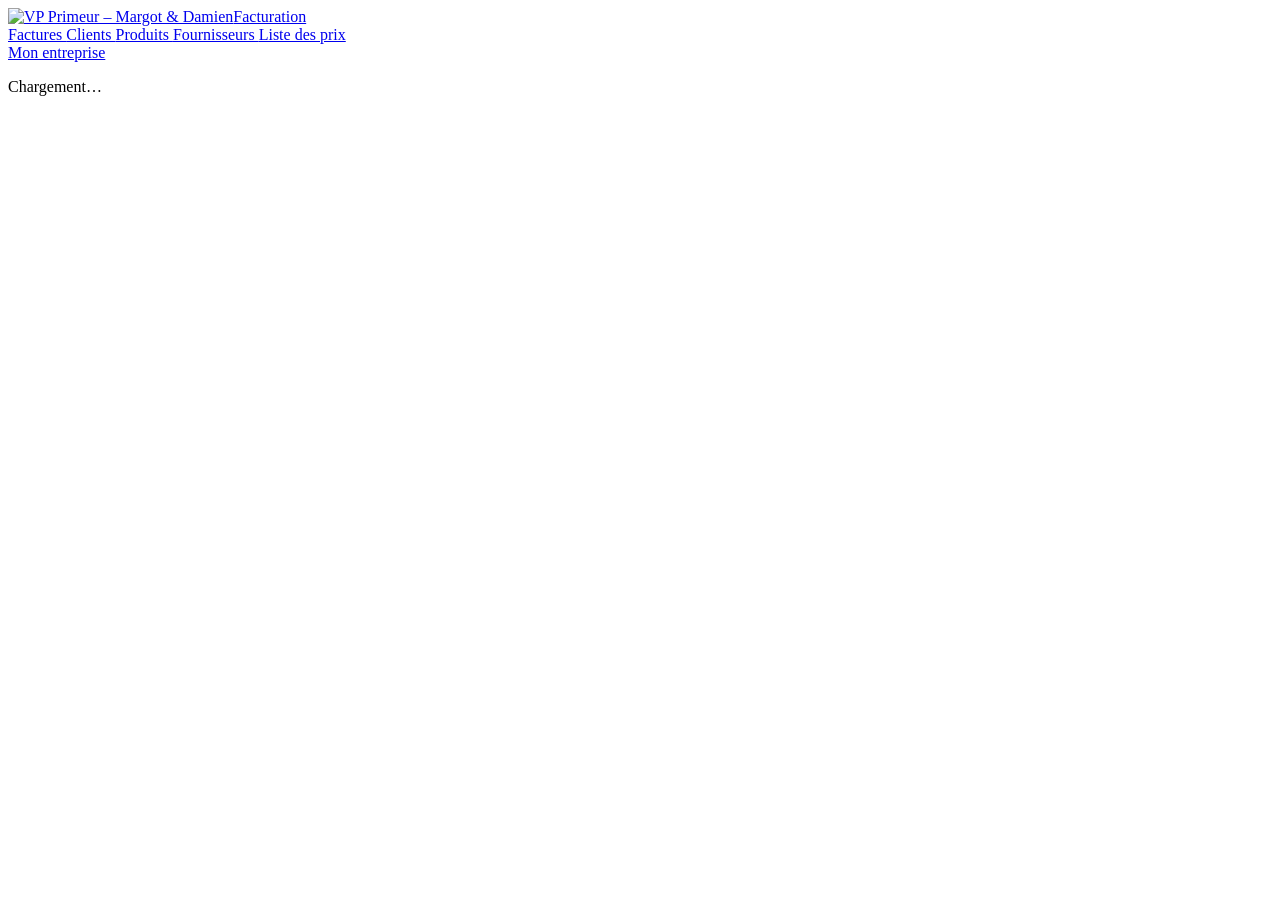
==== index.html @ 4f55ff69 "Add files via upload" ====
<!doctype html>
<html lang="fr">
<head>
<meta charset="utf-8">
<meta name="viewport" content="width=device-width, initial-scale=1, viewport-fit=cover">
<title>VP Primeur · Facturation</title>
<meta name="robots" content="noindex, nofollow">
<link rel="icon" type="image/png" href="img/logo-vp-primeur.png">
<link rel="preconnect" href="https://fonts.googleapis.com">
<link rel="preconnect" href="https://fonts.gstatic.com" crossorigin>
<link href="https://fonts.googleapis.com/css2?family=Public+Sans:wght@400;500;600;700&family=Kaushan+Script&display=swap" rel="stylesheet">
<link rel="stylesheet" href="css/style.css">
</head>
<body>
<div class="app">
  <aside class="side">
    <a class="brand" href="#/factures" aria-label="VP Primeur, accueil"><img id="brand-logo" alt="VP Primeur – Margot &amp; Damien"><span>Facturation</span></a>
    <nav class="nav" id="nav">
      <a href="#/factures" data-v="factures">Factures <small id="n-factures"></small></a>
      <a href="#/clients" data-v="clients">Clients <small id="n-clients"></small></a>
      <a href="#/produits" data-v="produits">Produits <small id="n-produits"></small></a>
      <a href="#/fournisseurs" data-v="fournisseurs">Fournisseurs <small id="n-fournisseurs"></small></a>
      <a href="#/tarifs" data-v="tarifs">Liste des prix</a>
      <div class="sep"></div>
      <a href="#/entreprise" data-v="entreprise">Mon entreprise</a>
    </nav>
    <div class="store" id="store-info"></div>
  </aside>
  <main id="main"><p class="muted">Chargement…</p></main>
</div>

<dialog id="dlg">
  <form id="dlg-form" novalidate>
    <h2 id="dlg-title"></h2>
    <div class="fields" id="dlg-fields"></div>
    <div class="dlg-actions">
      <button type="button" class="btn danger" id="dlg-del">Supprimer</button>
      <span class="sp"></span>
      <button type="button" class="btn" id="dlg-cancel">Annuler</button>
      <button type="submit" class="btn primary">Enregistrer</button>
    </div>
  </form>
</dialog>
<div class="toast" id="toast" role="status" aria-live="polite"></div>
<div id="print-root"></div>

<script src="js/vendor/html2pdf.bundle.min.js"></script>
<script src="js/app.js"></script>
</body>
</html>
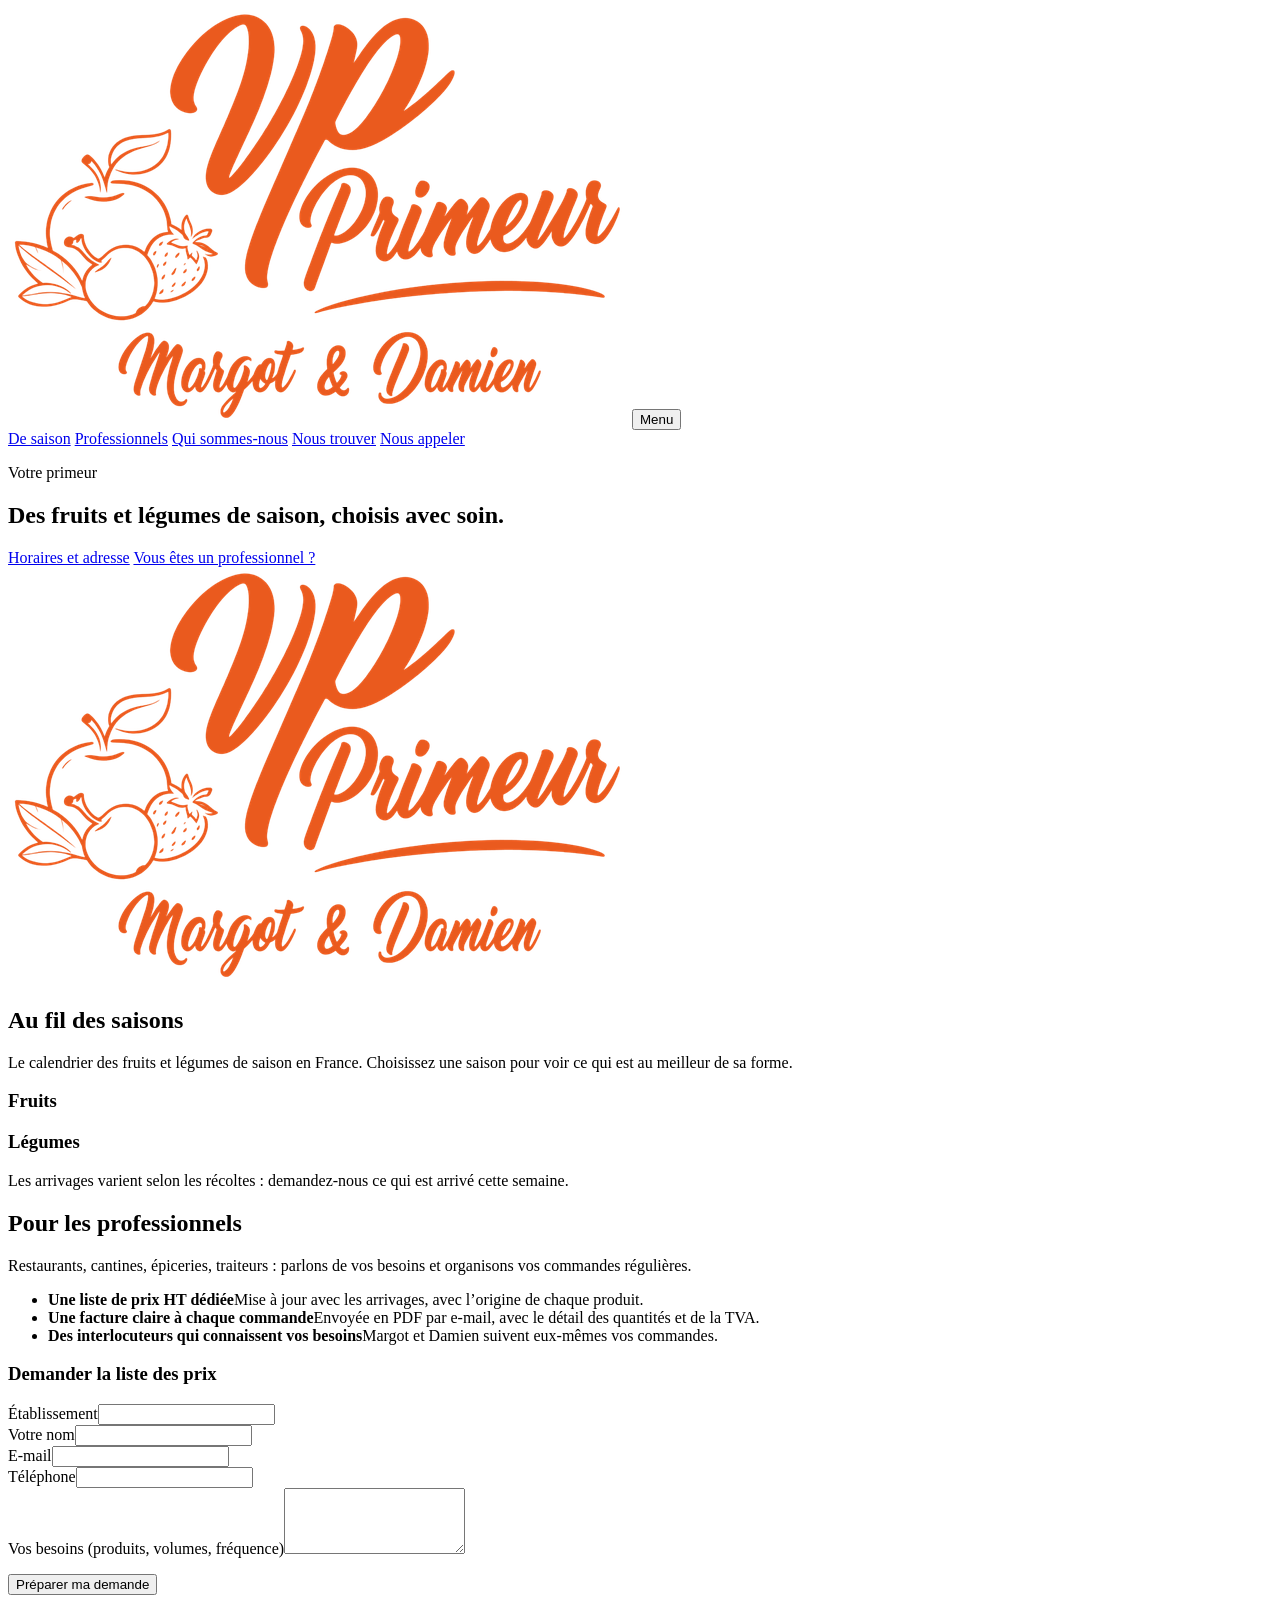
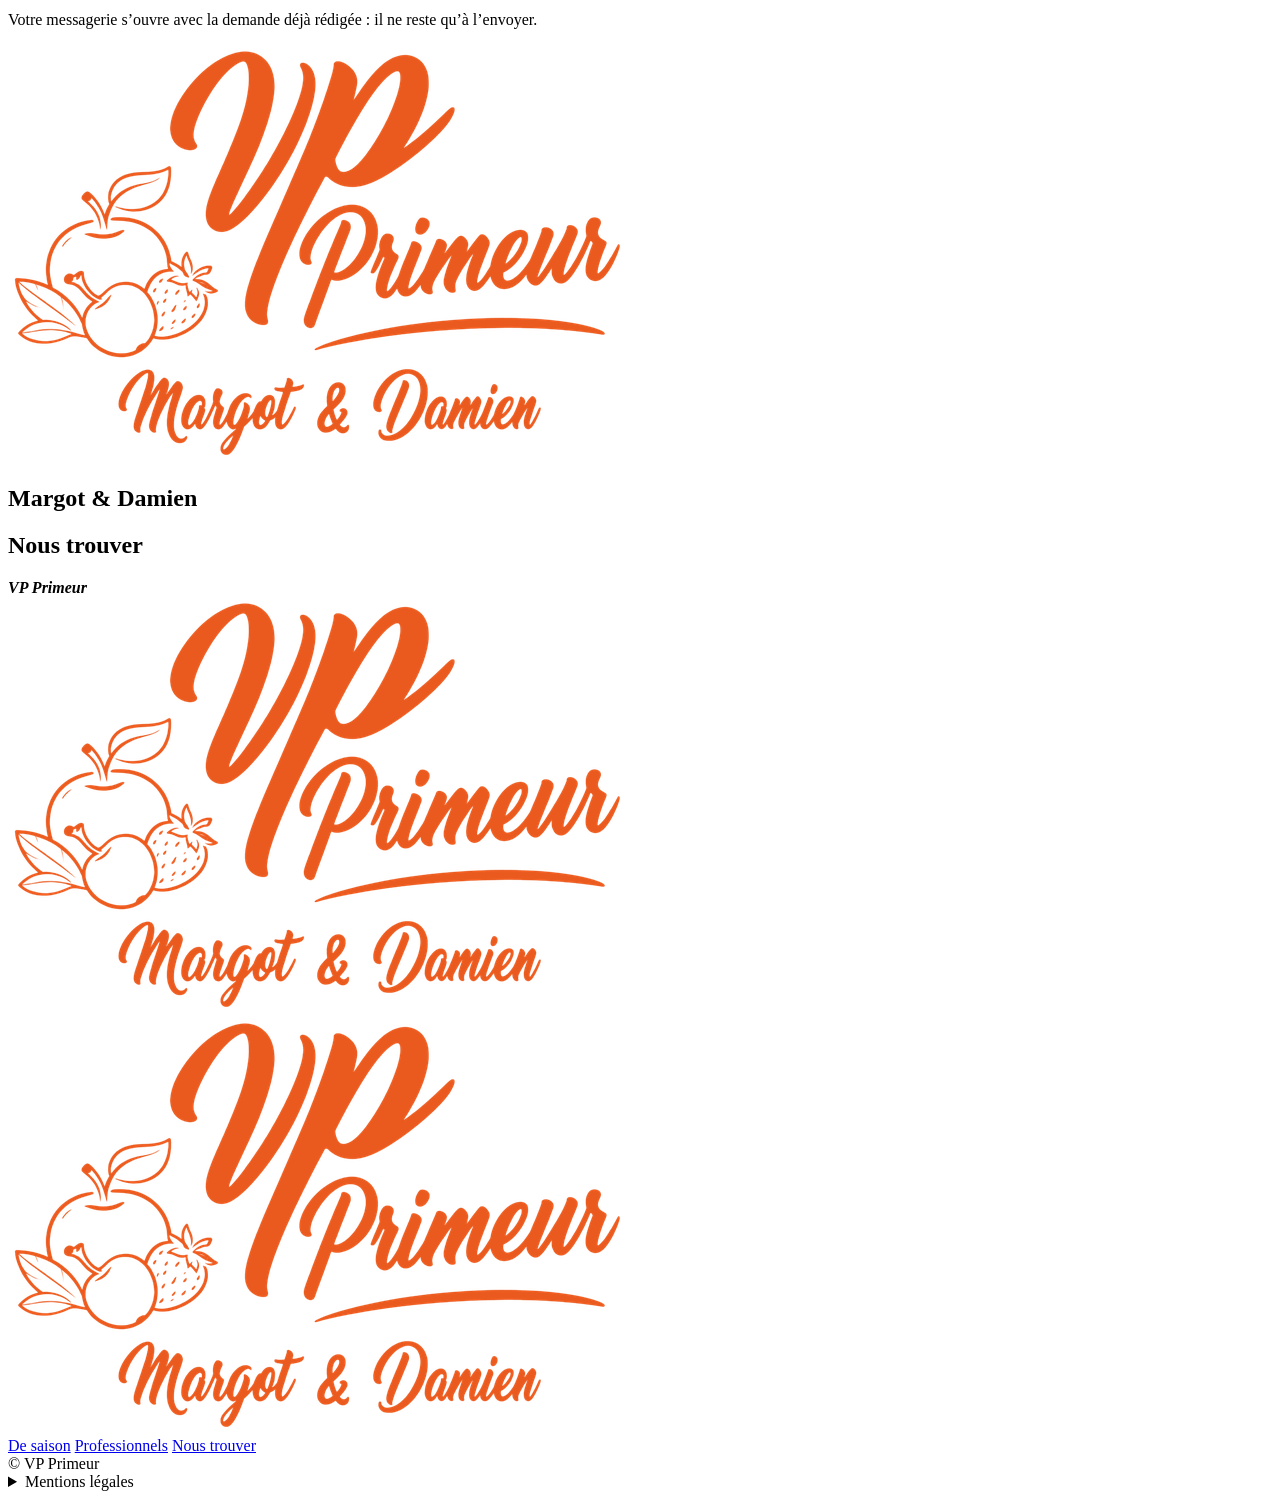
==== commit 207181eb: "Add files via upload" ====
--- a/index.html
+++ b/index.html
@@ -3,48 +3,149 @@
 <head>
 <meta charset="utf-8">
 <meta name="viewport" content="width=device-width, initial-scale=1, viewport-fit=cover">
-<title>VP Primeur · Facturation</title>
-<meta name="robots" content="noindex, nofollow">
+<title>VP Primeur – Margot &amp; Damien · Fruits et légumes de saison</title>
+<meta name="description" content="VP Primeur, votre primeur : fruits et légumes de saison choisis avec soin par Margot et Damien. Horaires, adresse et offre pour les professionnels.">
+<meta name="theme-color" content="#000000">
+<meta property="og:title" content="VP Primeur – Margot &amp; Damien">
+<meta property="og:description" content="Des fruits et légumes de saison, choisis avec soin.">
+<meta property="og:image" content="img/logo-vp-primeur.png">
 <link rel="icon" type="image/png" href="img/logo-vp-primeur.png">
 <link rel="preconnect" href="https://fonts.googleapis.com">
 <link rel="preconnect" href="https://fonts.gstatic.com" crossorigin>
-<link href="https://fonts.googleapis.com/css2?family=Public+Sans:wght@400;500;600;700&family=Kaushan+Script&display=swap" rel="stylesheet">
-<link rel="stylesheet" href="css/style.css">
+<link href="https://fonts.googleapis.com/css2?family=Kaushan+Script&family=Public+Sans:wght@400;500;600;700;800&display=swap" rel="stylesheet">
+<link rel="stylesheet" href="css/site.css">
 </head>
 <body>
-<div class="app">
-  <aside class="side">
-    <a class="brand" href="#/factures" aria-label="VP Primeur, accueil"><img id="brand-logo" alt="VP Primeur – Margot &amp; Damien"><span>Facturation</span></a>
-    <nav class="nav" id="nav">
-      <a href="#/factures" data-v="factures">Factures <small id="n-factures"></small></a>
-      <a href="#/clients" data-v="clients">Clients <small id="n-clients"></small></a>
-      <a href="#/produits" data-v="produits">Produits <small id="n-produits"></small></a>
-      <a href="#/fournisseurs" data-v="fournisseurs">Fournisseurs <small id="n-fournisseurs"></small></a>
-      <a href="#/tarifs" data-v="tarifs">Liste des prix</a>
-      <div class="sep"></div>
-      <a href="#/entreprise" data-v="entreprise">Mon entreprise</a>
+
+<header class="top">
+  <div class="top-in">
+    <a href="#accueil" class="top-logo" aria-label="VP Primeur, retour en haut"><img src="img/logo-vp-primeur.png" alt="VP Primeur – Margot &amp; Damien" width="620" height="416"></a>
+    <button class="menu-btn" type="button" aria-expanded="false" aria-controls="menu">Menu</button>
+    <nav id="menu" class="menu" aria-label="Navigation principale">
+      <a href="#saisons">De saison</a>
+      <a href="#pros">Professionnels</a>
+      <a href="#nous">Qui sommes-nous</a>
+      <a href="#trouver">Nous trouver</a>
+      <a class="pill-btn" data-tel href="#trouver">Nous appeler</a>
     </nav>
-    <div class="store" id="store-info"></div>
-  </aside>
-  <main id="main"><p class="muted">Chargement…</p></main>
-</div>
+  </div>
+</header>
 
-<dialog id="dlg">
-  <form id="dlg-form" novalidate>
-    <h2 id="dlg-title"></h2>
-    <div class="fields" id="dlg-fields"></div>
-    <div class="dlg-actions">
-      <button type="button" class="btn danger" id="dlg-del">Supprimer</button>
-      <span class="sp"></span>
-      <button type="button" class="btn" id="dlg-cancel">Annuler</button>
-      <button type="submit" class="btn primary">Enregistrer</button>
+<main>
+  <section id="accueil" class="hero">
+    <div class="hero-text">
+      <p class="script hero-kicker">Votre primeur</p>
+      <h1>Des fruits et légumes de saison, choisis avec soin.</h1>
+      <p class="hero-lead" data-info="histoire"></p>
+      <div class="actions">
+        <a class="pill-btn" href="#trouver">Horaires et adresse</a>
+        <a class="ghost-btn" href="#pros">Vous êtes un professionnel ?</a>
+      </div>
     </div>
-  </form>
-</dialog>
-<div class="toast" id="toast" role="status" aria-live="polite"></div>
-<div id="print-root"></div>
+    <div class="hero-logo"><img src="img/logo-vp-primeur.png" alt="" width="620" height="416"></div>
+  </section>
 
-<script src="js/vendor/html2pdf.bundle.min.js"></script>
-<script src="js/app.js"></script>
+  <div class="band" id="band" hidden></div>
+
+  <section id="saisons" class="wrap section">
+    <div class="sec-head">
+      <div>
+        <h2 class="script">Au fil des saisons</h2>
+        <p class="muted">Le calendrier des fruits et légumes de saison en France. Choisissez une saison pour voir ce qui est au meilleur de sa forme.</p>
+      </div>
+      <div class="tabs" role="group" aria-label="Choisir une saison" id="tabs"></div>
+    </div>
+    <div class="season-grid">
+      <div class="card"><h3>Fruits</h3><ul class="chips fruit" id="fruits"></ul></div>
+      <div class="card"><h3>Légumes</h3><ul class="chips legume" id="legumes"></ul></div>
+    </div>
+    <p class="muted small">Les arrivages varient selon les récoltes : demandez-nous ce qui est arrivé cette semaine.</p>
+  </section>
+
+  <section id="pros" class="dark section">
+    <div class="wrap pros">
+      <div class="pros-text">
+        <h2 class="script orange">Pour les professionnels</h2>
+        <p class="lead-dark">Restaurants, cantines, épiceries, traiteurs : parlons de vos besoins et organisons vos commandes régulières.</p>
+        <ul class="checks">
+          <li><b>Une liste de prix HT dédiée</b><span>Mise à jour avec les arrivages, avec l’origine de chaque produit.</span></li>
+          <li><b>Une facture claire à chaque commande</b><span>Envoyée en PDF par e-mail, avec le détail des quantités et de la TVA.</span></li>
+          <li><b>Des interlocuteurs qui connaissent vos besoins</b><span>Margot et Damien suivent eux-mêmes vos commandes.</span></li>
+        </ul>
+      </div>
+      <div class="form-card">
+        <form id="pro-form" novalidate>
+          <h3>Demander la liste des prix</h3>
+          <div class="form-grid">
+            <div class="f"><label for="pro-nom">Établissement</label><input id="pro-nom" name="etablissement" required autocomplete="organization"></div>
+            <div class="f"><label for="pro-contact">Votre nom</label><input id="pro-contact" name="nom" required autocomplete="name"></div>
+            <div class="f"><label for="pro-mail">E-mail</label><input id="pro-mail" name="email" type="email" autocomplete="email"></div>
+            <div class="f"><label for="pro-tel">Téléphone</label><input id="pro-tel" name="telephone" type="tel" autocomplete="tel"></div>
+          </div>
+          <div class="f"><label for="pro-msg">Vos besoins (produits, volumes, fréquence)</label><textarea id="pro-msg" name="message" rows="4"></textarea></div>
+          <p class="form-err" id="form-err" role="alert"></p>
+          <button class="pill-btn" type="submit">Préparer ma demande</button>
+          <p class="form-note">Votre messagerie s’ouvre avec la demande déjà rédigée : il ne reste qu’à l’envoyer.</p>
+        </form>
+        <div id="form-done" hidden>
+          <p class="script orange done-title">Merci !</p>
+          <p class="lead-dark">Votre message est prêt dans votre messagerie. Une fois envoyé, Margot ou Damien vous recontacte rapidement.</p>
+          <button class="ghost-btn" type="button" id="form-again">Faire une autre demande</button>
+        </div>
+      </div>
+    </div>
+  </section>
+
+  <section id="nous" class="wrap section nous">
+    <div class="nous-media" id="nous-media"><img src="img/logo-vp-primeur.png" alt="" class="nous-logo"></div>
+    <div class="nous-text">
+      <h2 class="script">Margot &amp; Damien</h2>
+      <p class="big" data-info="histoire"></p>
+      <p class="muted" data-info="producteurs"></p>
+    </div>
+  </section>
+
+  <section id="trouver" class="light section">
+    <div class="wrap trouver">
+      <div class="trouver-text">
+        <h2 class="script">Nous trouver</h2>
+        <address>
+          <b>VP Primeur</b>
+          <span data-info="adresse"></span>
+          <span data-info="villeComplete"></span>
+        </address>
+        <div class="contact-lines">
+          <a data-tel class="tel-big" hidden></a>
+          <a data-mail hidden></a>
+        </div>
+        <table class="hours" id="hours" hidden>
+          <caption>Horaires</caption>
+          <tbody></tbody>
+        </table>
+        <p class="muted" id="no-info" hidden>Les horaires et l’adresse arrivent très bientôt.</p>
+      </div>
+      <div class="map" id="map"><img src="img/logo-vp-primeur.png" alt="" class="nous-logo"></div>
+    </div>
+  </section>
+</main>
+
+<footer class="foot">
+  <div class="foot-in">
+    <img src="img/logo-vp-primeur.png" alt="VP Primeur – Margot &amp; Damien" width="620" height="416">
+    <nav aria-label="Liens du pied de page">
+      <a href="#saisons">De saison</a>
+      <a href="#pros">Professionnels</a>
+      <a href="#trouver">Nous trouver</a>
+    </nav>
+    <span>© <span id="year"></span> VP Primeur</span>
+  </div>
+  <details class="legal wrap">
+    <summary>Mentions légales</summary>
+    <div id="legal"></div>
+  </details>
+</footer>
+
+<script src="js/infos.js"></script>
+<script src="js/site.js"></script>
 </body>
 </html>
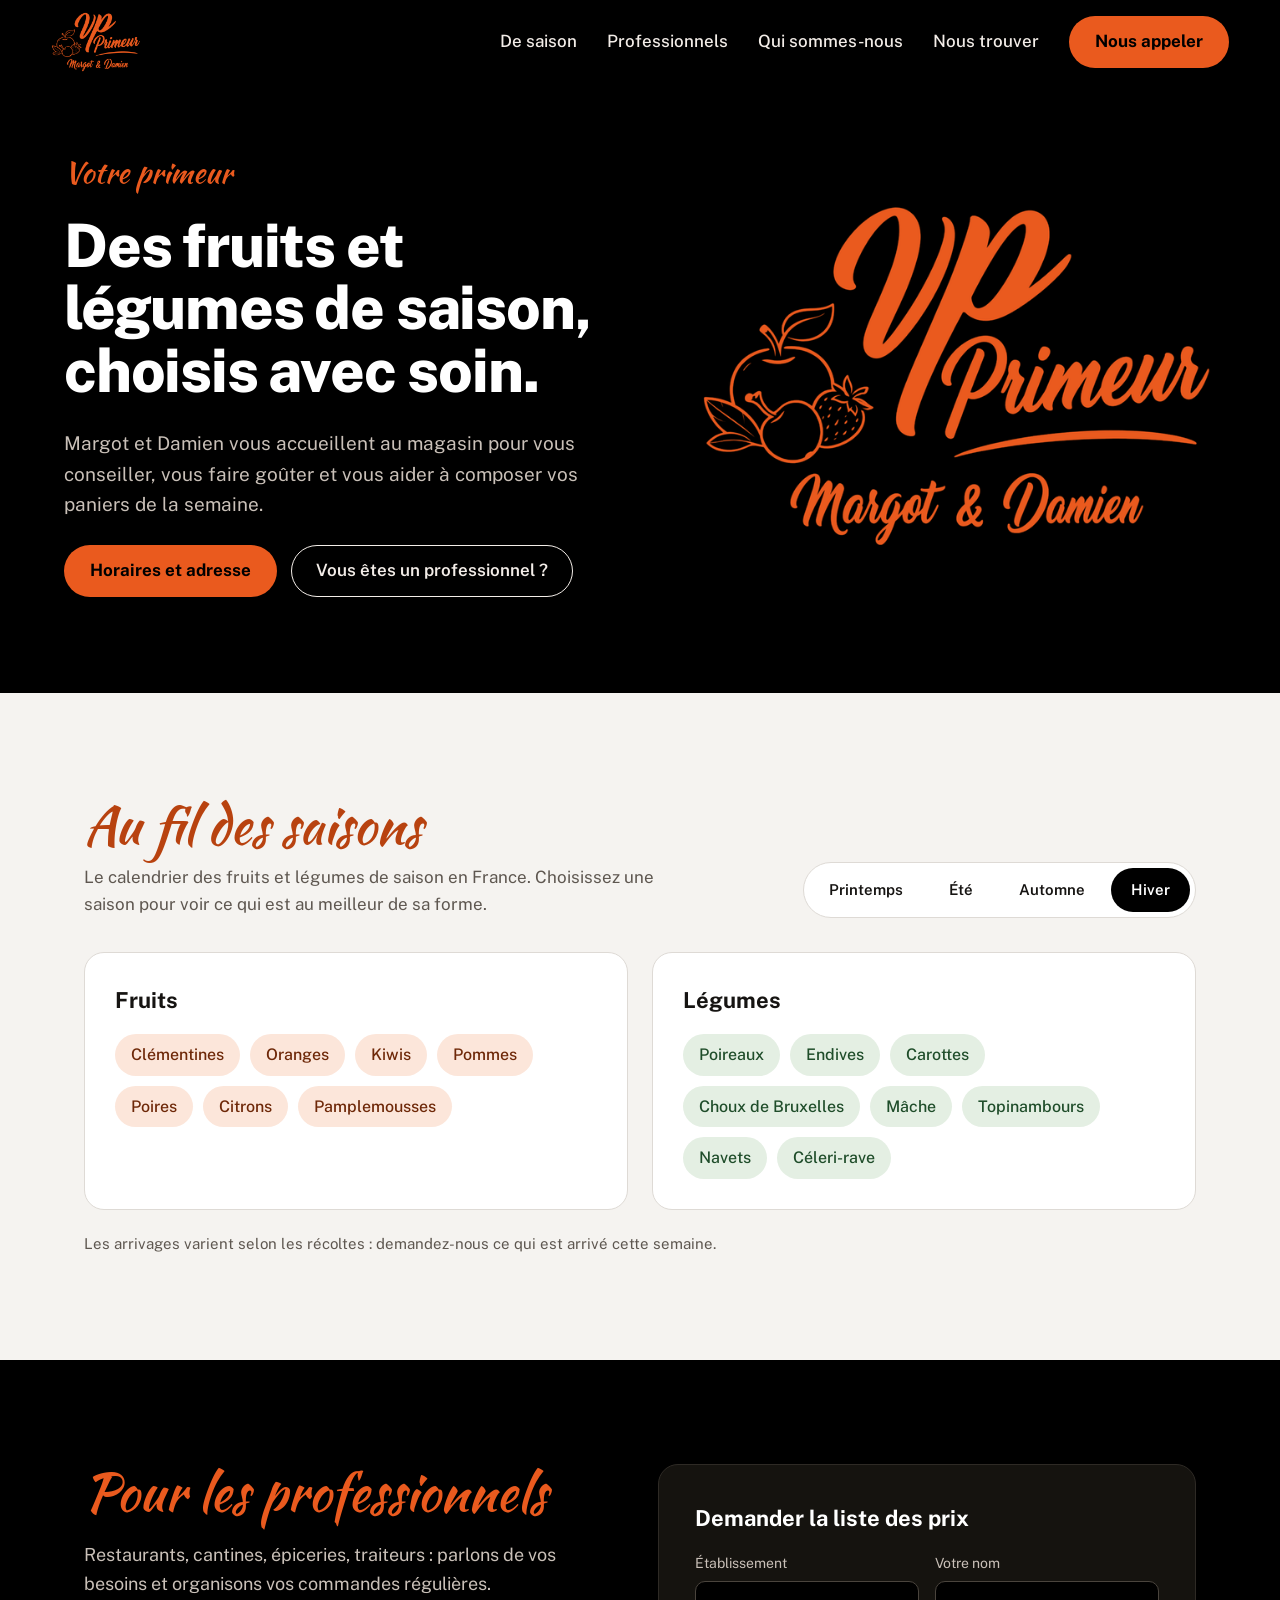
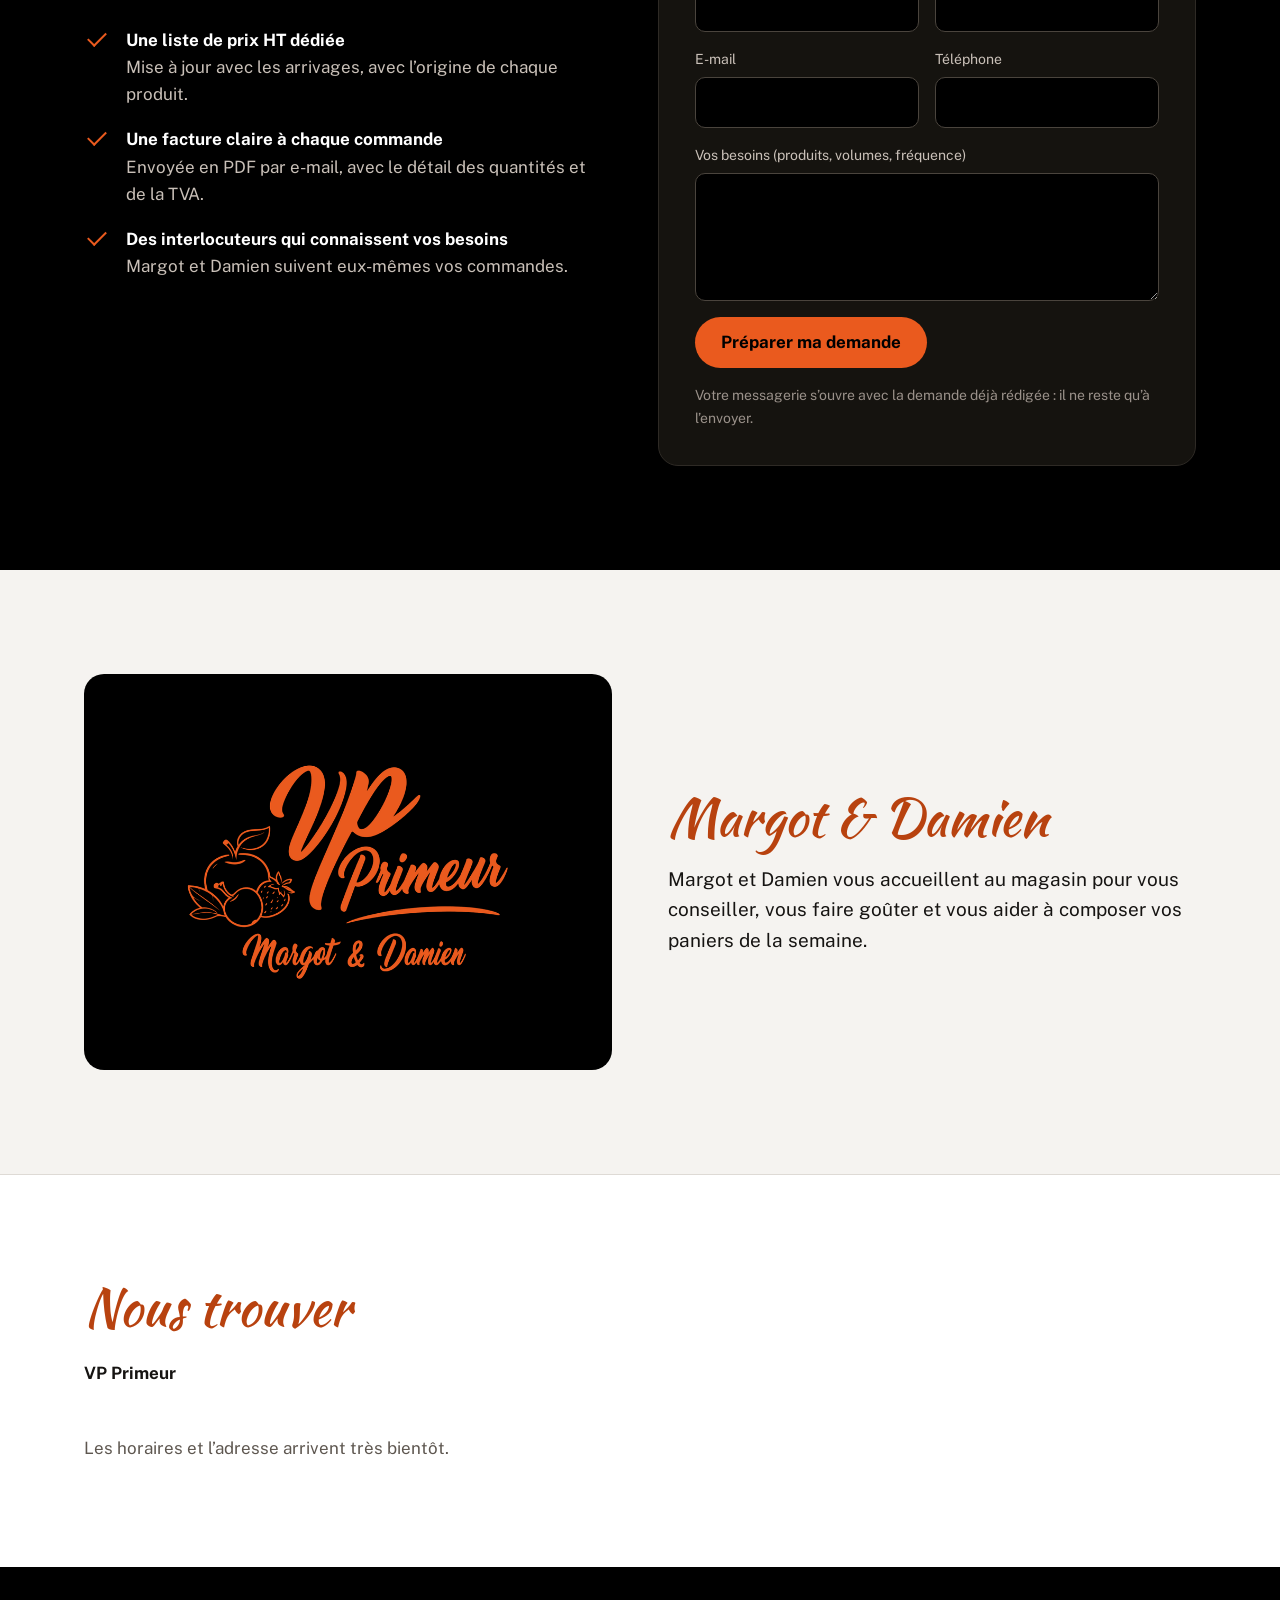
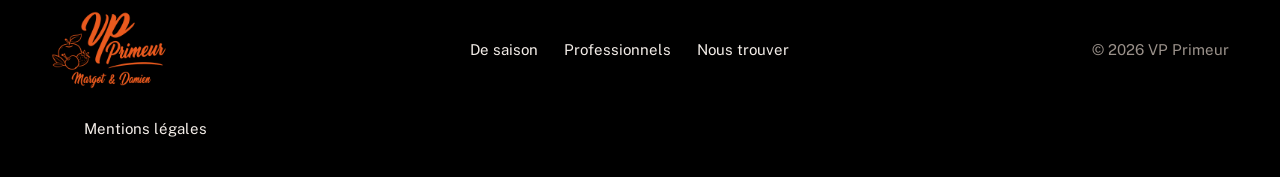
==== commit f3be7804: "Add files via upload" ====
--- a/index.html
+++ b/index.html
@@ -8,18 +8,18 @@
 <meta name="theme-color" content="#000000">
 <meta property="og:title" content="VP Primeur – Margot &amp; Damien">
 <meta property="og:description" content="Des fruits et légumes de saison, choisis avec soin.">
-<meta property="og:image" content="img/logo-vp-primeur.png">
-<link rel="icon" type="image/png" href="img/logo-vp-primeur.png">
+<meta property="og:image" content="logo-vp-primeur.png">
+<link rel="icon" type="image/png" href="logo-vp-primeur.png">
 <link rel="preconnect" href="https://fonts.googleapis.com">
 <link rel="preconnect" href="https://fonts.gstatic.com" crossorigin>
 <link href="https://fonts.googleapis.com/css2?family=Kaushan+Script&family=Public+Sans:wght@400;500;600;700;800&display=swap" rel="stylesheet">
-<link rel="stylesheet" href="css/site.css">
+<link rel="stylesheet" href="site.css">
 </head>
 <body>
 
 <header class="top">
   <div class="top-in">
-    <a href="#accueil" class="top-logo" aria-label="VP Primeur, retour en haut"><img src="img/logo-vp-primeur.png" alt="VP Primeur – Margot &amp; Damien" width="620" height="416"></a>
+    <a href="#accueil" class="top-logo" aria-label="VP Primeur, retour en haut"><img src="logo-vp-primeur.png" alt="VP Primeur – Margot &amp; Damien" width="620" height="416"></a>
     <button class="menu-btn" type="button" aria-expanded="false" aria-controls="menu">Menu</button>
     <nav id="menu" class="menu" aria-label="Navigation principale">
       <a href="#saisons">De saison</a>
@@ -42,7 +42,7 @@
         <a class="ghost-btn" href="#pros">Vous êtes un professionnel ?</a>
       </div>
     </div>
-    <div class="hero-logo"><img src="img/logo-vp-primeur.png" alt="" width="620" height="416"></div>
+    <div class="hero-logo"><img src="logo-vp-primeur.png" alt="" width="620" height="416"></div>
   </section>
 
   <div class="band" id="band" hidden></div>
@@ -97,7 +97,7 @@
   </section>
 
   <section id="nous" class="wrap section nous">
-    <div class="nous-media" id="nous-media"><img src="img/logo-vp-primeur.png" alt="" class="nous-logo"></div>
+    <div class="nous-media" id="nous-media"><img src="logo-vp-primeur.png" alt="" class="nous-logo"></div>
     <div class="nous-text">
       <h2 class="script">Margot &amp; Damien</h2>
       <p class="big" data-info="histoire"></p>
@@ -124,14 +124,14 @@
         </table>
         <p class="muted" id="no-info" hidden>Les horaires et l’adresse arrivent très bientôt.</p>
       </div>
-      <div class="map" id="map"><img src="img/logo-vp-primeur.png" alt="" class="nous-logo"></div>
+      <div class="map" id="map"><img src="logo-vp-primeur.png" alt="" class="nous-logo"></div>
     </div>
   </section>
 </main>
 
 <footer class="foot">
   <div class="foot-in">
-    <img src="img/logo-vp-primeur.png" alt="VP Primeur – Margot &amp; Damien" width="620" height="416">
+    <img src="logo-vp-primeur.png" alt="VP Primeur – Margot &amp; Damien" width="620" height="416">
     <nav aria-label="Liens du pied de page">
       <a href="#saisons">De saison</a>
       <a href="#pros">Professionnels</a>
@@ -145,7 +145,7 @@
   </details>
 </footer>
 
-<script src="js/infos.js"></script>
-<script src="js/site.js"></script>
+<script src="infos.js"></script>
+<script src="site.js"></script>
 </body>
 </html>
--- a/site.css
+++ b/site.css
@@ -0,0 +1,143 @@
+:root{
+  box-sizing:border-box;
+  padding-top:env(safe-area-inset-top,0px);
+  padding-bottom:env(safe-area-inset-bottom,0px);
+  --black:#000000; --ink:#161412; --paper:#F5F3F0; --white:#FFFFFF; --line:#DEDAD5;
+  --muted:#5E5750; --muted-dark:#C9C0B8; --soft-dark:#F3EDE8;
+  --orange:#EA5A1E; --orange-text:#B8420F; --orange-soft:#FCE6DA; --orange-deep:#6E2808;
+  --green-soft:#E4EFE3; --green-deep:#1F4D2A;
+  --font:'Public Sans',system-ui,-apple-system,'Segoe UI',Helvetica,Arial,sans-serif;
+  --script:'Kaushan Script','Brush Script MT',cursive;
+}
+*,*::before,*::after{box-sizing:inherit}
+html{scroll-behavior:smooth;scroll-padding-top:calc(90px + env(safe-area-inset-top,0px))}
+body{margin:0;background:var(--paper);color:var(--ink);font:17px/1.6 var(--font);-webkit-font-smoothing:antialiased}
+img{max-width:100%;height:auto}
+a{color:var(--orange-text)}
+a:hover{color:#8F320B}
+:focus-visible{outline:3px solid var(--orange);outline-offset:3px}
+[hidden]{display:none!important}
+.wrap{max-width:1240px;margin:0 auto;padding-inline:clamp(20px,5vw,64px)}
+.section{padding-block:clamp(64px,9vw,104px)}
+.script{font-family:var(--script);font-weight:400;line-height:1.1}
+h2.script{font-size:clamp(38px,5vw,52px);margin:0;color:var(--orange-text)}
+.orange{color:var(--orange)!important}
+.muted{color:var(--muted);margin:0}
+.small{font-size:15px}
+
+.pill-btn{display:inline-flex;align-items:center;justify-content:center;min-height:48px;background:var(--orange);color:#000;text-decoration:none;font-weight:700;padding:12px 26px;border-radius:999px;border:0;font:inherit;font-weight:700;cursor:pointer}
+.pill-btn:hover{background:#F27336;color:#000}
+.ghost-btn{display:inline-flex;align-items:center;justify-content:center;min-height:48px;border:1.5px solid var(--soft-dark);color:var(--soft-dark);background:transparent;text-decoration:none;font:inherit;font-weight:600;padding:11px 24px;border-radius:999px;cursor:pointer}
+.ghost-btn:hover{background:rgba(255,255,255,.08);color:#fff}
+
+/* En-tête */
+.top{background:var(--black);position:sticky;top:0;z-index:20}
+.top-in{max-width:1400px;margin:0 auto;display:flex;align-items:center;justify-content:space-between;gap:20px;padding:12px clamp(20px,4vw,64px)}
+.top-logo img{display:block;height:60px;width:auto}
+.menu{display:flex;align-items:center;gap:30px}
+.menu a:not(.pill-btn){color:var(--soft-dark);text-decoration:none;font-weight:500;padding:10px 0}
+.menu a:not(.pill-btn):hover{color:var(--orange)}
+.menu-btn{display:none;background:none;border:1.5px solid #3A352F;color:var(--soft-dark);font:inherit;font-weight:600;border-radius:999px;padding:8px 18px;min-height:44px;cursor:pointer}
+
+/* Accueil */
+.hero{background:var(--black);color:var(--soft-dark);display:flex;align-items:center;justify-content:space-between;gap:56px;flex-wrap:wrap;padding:clamp(40px,6vw,72px) clamp(20px,5vw,64px) clamp(64px,8vw,96px);max-width:none}
+.hero>*{max-width:640px}
+.hero{justify-content:center}
+.hero-text{flex:1 1 440px;display:flex;flex-direction:column;gap:26px}
+.hero-kicker{margin:0;font-size:30px;color:var(--orange)}
+.hero h1{margin:0;font-size:clamp(38px,5.2vw,60px);line-height:1.04;font-weight:800;letter-spacing:-.02em;color:#fff}
+.hero-lead{margin:0;font-size:19px;color:var(--muted-dark);max-width:520px}
+.actions{display:flex;gap:14px;flex-wrap:wrap}
+.hero-logo{flex:1 1 380px;display:flex;justify-content:center}
+.hero-logo img{width:100%;max-width:540px}
+
+.band{background:var(--orange);color:#000;padding:16px clamp(20px,5vw,64px);display:flex;gap:12px 40px;flex-wrap:wrap;justify-content:center;font-weight:600;font-size:16px;text-align:center}
+.band a{color:#000}
+
+/* Saisons */
+.sec-head{display:flex;justify-content:space-between;align-items:flex-end;gap:28px;flex-wrap:wrap;margin-bottom:34px}
+.sec-head>div:first-child{max-width:620px;display:flex;flex-direction:column;gap:10px}
+.tabs{display:flex;gap:6px;background:var(--white);border:1px solid var(--line);border-radius:999px;padding:5px;flex-wrap:wrap}
+.tabs button{border:0;background:transparent;color:var(--ink);font:inherit;font-size:15px;font-weight:600;padding:10px 20px;border-radius:999px;cursor:pointer;min-height:44px}
+.tabs button[aria-pressed="true"]{background:var(--black);color:#fff}
+.season-grid{display:grid;grid-template-columns:repeat(2,minmax(0,1fr));gap:24px;margin-bottom:22px}
+.card{background:var(--white);border:1px solid var(--line);border-radius:20px;padding:30px}
+.card h3{margin:0 0 16px;font-size:22px}
+.chips{list-style:none;margin:0;padding:0;display:flex;flex-wrap:wrap;gap:10px}
+.chips li{padding:8px 16px;border-radius:999px;font-weight:500;font-size:16px}
+.chips.fruit li{background:var(--orange-soft);color:var(--orange-deep)}
+.chips.legume li{background:var(--green-soft);color:var(--green-deep)}
+
+/* Pros */
+.dark{background:var(--black);color:var(--soft-dark)}
+.pros{display:flex;gap:56px;flex-wrap:wrap;align-items:flex-start}
+.pros-text{flex:1 1 400px;display:flex;flex-direction:column;gap:20px}
+.lead-dark{color:var(--muted-dark);font-size:18px;margin:0;max-width:520px}
+.checks{list-style:none;margin:8px 0 0;padding:0;display:flex;flex-direction:column;gap:18px}
+.checks li{position:relative;padding-left:42px;display:flex;flex-direction:column}
+.checks li::before{content:"";position:absolute;left:4px;top:5px;width:18px;height:10px;border-left:2.5px solid var(--orange);border-bottom:2.5px solid var(--orange);transform:rotate(-45deg)}
+.checks b{color:#fff}
+.checks span{color:var(--muted-dark)}
+.form-card{flex:1 1 420px;background:#15130F;border:1px solid #2E2A25;border-radius:20px;padding:clamp(24px,3vw,36px)}
+.form-card form{display:flex;flex-direction:column;gap:16px}
+.form-card h3{margin:0;font-size:22px;color:#fff}
+.form-grid{display:grid;grid-template-columns:repeat(2,minmax(0,1fr));gap:16px}
+.f{display:flex;flex-direction:column;gap:6px}
+.f label{font-size:14px;color:var(--muted-dark)}
+.f input,.f textarea{background:#000;border:1px solid #4A443D;border-radius:10px;padding:12px 14px;color:#fff;font:inherit;font-size:16px;min-height:48px;width:100%}
+.f textarea{resize:vertical}
+.f input:focus,.f textarea:focus{border-color:var(--orange);outline:none;box-shadow:0 0 0 3px rgba(234,90,30,.35)}
+.form-card .pill-btn{align-self:flex-start}
+.form-err{margin:0;color:#F29A8F;font-size:15px;min-height:0}
+.form-err:empty{display:none}
+.form-note{margin:0;color:#9A918A;font-size:14px}
+.done-title{font-size:38px;margin:0 0 10px}
+#form-done .ghost-btn{margin-top:18px}
+
+/* Qui sommes-nous */
+.nous{display:flex;gap:56px;flex-wrap:wrap;align-items:center}
+.nous-media{flex:1 1 400px;aspect-ratio:4/3;border-radius:20px;overflow:hidden;background:var(--black);display:flex;align-items:center;justify-content:center}
+.nous-media img.photo{width:100%;height:100%;object-fit:cover}
+.nous-logo{width:62%;max-width:360px}
+.nous-text{flex:1 1 400px;display:flex;flex-direction:column;gap:18px}
+.big{font-size:19px;margin:0}
+
+/* Nous trouver */
+.light{background:var(--white);border-top:1px solid var(--line)}
+.trouver{display:flex;gap:56px;flex-wrap:wrap}
+.trouver-text{flex:1 1 340px;display:flex;flex-direction:column;gap:24px}
+address{font-style:normal;display:flex;flex-direction:column}
+.contact-lines{display:flex;flex-direction:column;gap:4px}
+.tel-big{font-weight:700;font-size:21px}
+.hours{border-collapse:collapse;width:100%;max-width:440px;font-variant-numeric:tabular-nums}
+.hours caption{text-align:left;font-weight:700;padding-bottom:8px}
+.hours td{padding:8px 0;border-bottom:1px solid #ECE8E3}
+.hours tr:last-child td{border-bottom:0}
+.hours td:last-child{text-align:right}
+.hours tr.today td{font-weight:700;color:var(--orange-text)}
+.map{flex:1.4 1 460px;min-height:380px;border-radius:20px;overflow:hidden;background:var(--black);display:flex;align-items:center;justify-content:center}
+.map iframe{width:100%;height:100%;min-height:380px;border:0;display:block}
+
+/* Pied de page */
+.foot{background:var(--black);color:#9A918A;font-size:15px;padding-bottom:28px}
+.foot-in{max-width:1400px;margin:0 auto;padding:44px clamp(20px,4vw,64px) 20px;display:flex;justify-content:space-between;align-items:center;gap:24px;flex-wrap:wrap}
+.foot-in img{height:78px;width:auto}
+.foot-in nav{display:flex;gap:26px;flex-wrap:wrap}
+.foot-in nav a{color:var(--soft-dark);text-decoration:none}
+.foot-in nav a:hover{color:var(--orange)}
+.legal summary{cursor:pointer;color:var(--soft-dark);padding:8px 0;display:inline-block}
+.legal div{padding:8px 0 4px;max-width:760px;line-height:1.55}
+.legal p{margin:0 0 10px}
+
+@media (max-width:860px){
+  .menu-btn{display:inline-flex;align-items:center}
+  .menu{display:none;position:absolute;left:0;right:0;top:100%;background:var(--black);flex-direction:column;align-items:stretch;gap:0;padding:8px 20px 20px;border-top:1px solid #2A2724}
+  .menu.open{display:flex}
+  .menu a:not(.pill-btn){padding:14px 0;border-bottom:1px solid #1E1B18}
+  .menu .pill-btn{margin-top:14px}
+  .top-logo img{height:50px}
+  .season-grid,.form-grid{grid-template-columns:1fr}
+  .hero-logo{order:-1}
+  .hero-logo img{max-width:320px}
+}
+@media (prefers-reduced-motion:reduce){html{scroll-behavior:auto}}
